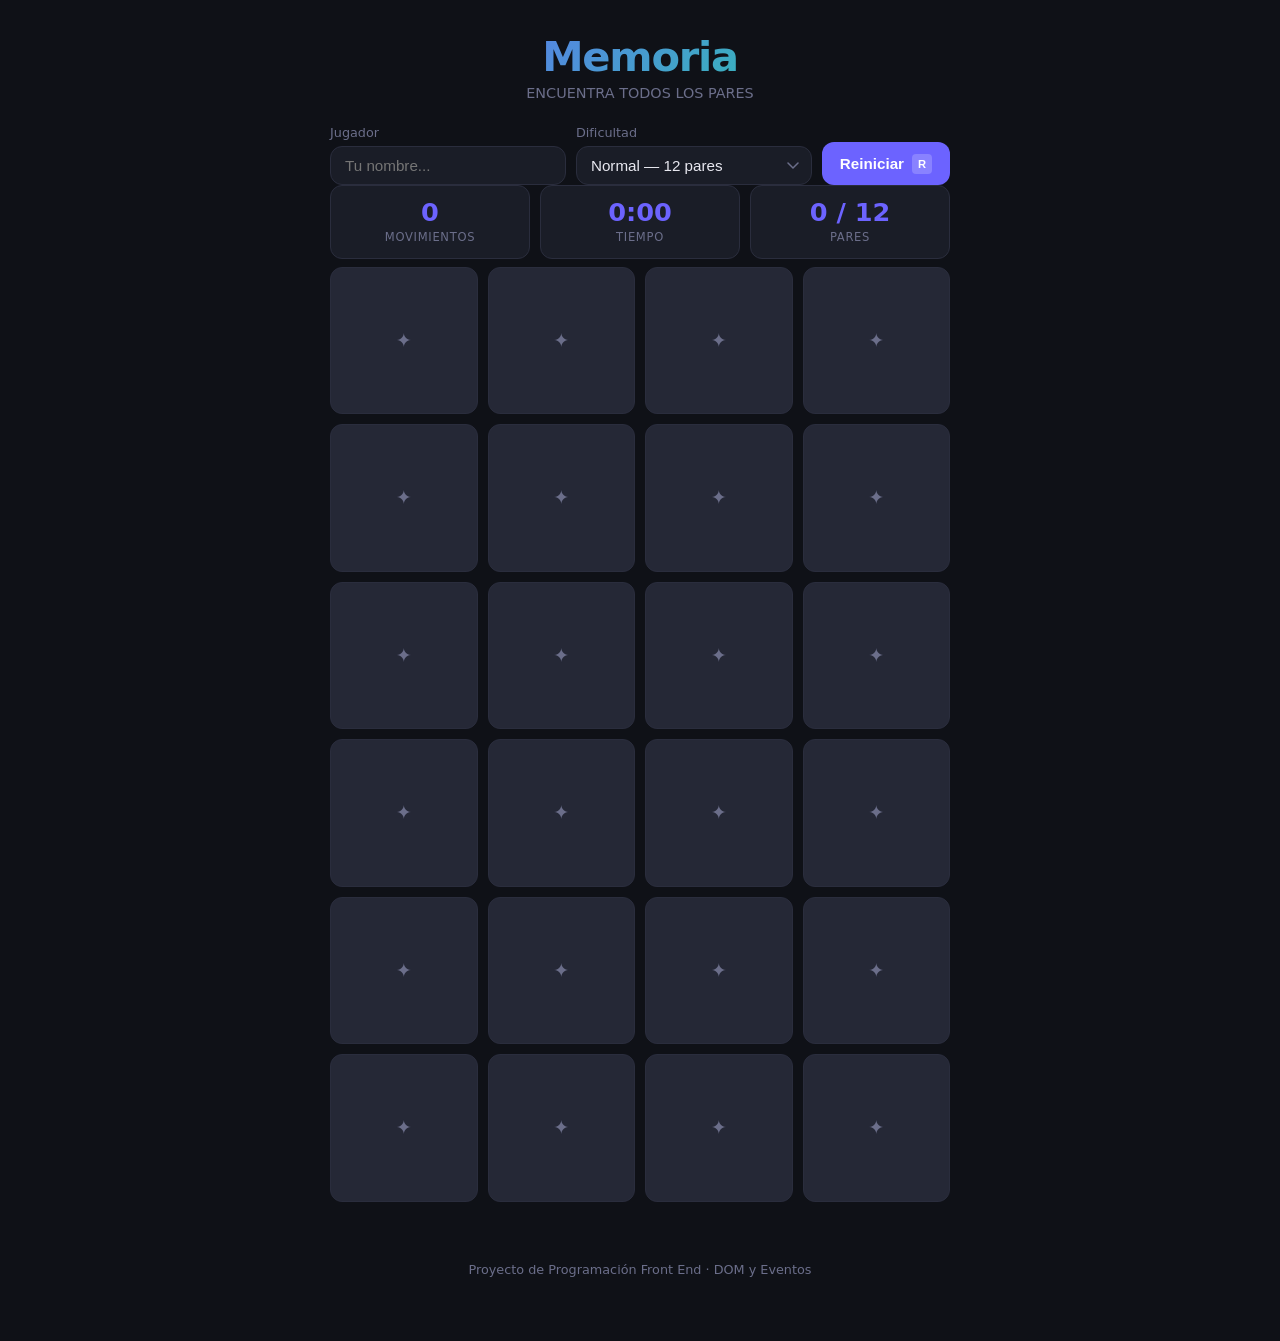
==== index.html @ 94c9ebb3 "Creación de app" ====
<!DOCTYPE html>
<html lang="es">
<head>
  <meta charset="UTF-8">
  <meta name="viewport" content="width=device-width, initial-scale=1.0">
  <title>Memoria - Evaluación Front End</title>
  <link rel="stylesheet" href="styles.css">
</head>
<body>

  <div class="contenedor">
    <header class="cabecera">
      <h1>Memoria</h1>
      <p class="subtitulo">Encuentra todos los pares</p>
    </header>

    <main class="contenedor-principal">
      <section class="controles" aria-label="Controles del juego">
        <div class="grupo-control">
          <label for="nombre" class="label-control">Jugador</label>
          <input type="text" id="nombre" placeholder="Tu nombre..." autocomplete="off">
        </div>

        <div class="grupo-control">
          <label for="dificultad" class="label-control">Dificultad</label>
          <select id="dificultad">
            <option value="4">Muy Fácil — 4 pares</option>
            <option value="8">Fácil — 8 pares</option>
            <option value="12" selected>Normal — 12 pares</option>
            <option value="16">Difícil — 16 pares</option>
          </select>
        </div>
        
        <button id="btn-reiniciar">Reiniciar <span class="atajo">R</span></button>
      </section>

      <section class="marcador" aria-label="Estadísticas">
        <div class="stat">
          <span class="stat-valor" id="display-movimientos">0</span>
          <span class="stat-etiqueta">Movimientos</span>
        </div>
        <div class="stat">
          <span class="stat-valor" id="display-tiempo">0:00</span>
          <span class="stat-etiqueta">Tiempo</span>
        </div>
        <div class="stat">
          <span class="stat-valor" id="display-pares">0</span>
          <span class="stat-etiqueta">Pares</span>
        </div>
      </section>

      <section id="tablero" role="grid" aria-label="Tablero de memoria"></section>

      <div id="mensaje-victoria" class="mensaje-victoria oculto" role="alert" aria-live="polite"></div>

      <section class="record-zona">
        <span id="display-record"></span>
      </section>
    </main>

    <footer class="pie-pagina">
      <p>Proyecto de Programación Front End · DOM y Eventos</p>
    </footer>
  </div>

  <script src="app.js"></script>
</body>
</html>
---- styles.css ----
/* =============================================
   TOKENS Y BASE
   ============================================= */
:root {
  --fondo: #0f1117;
  --superficie: #1a1d27;
  --borde: #2a2d3d;
  --acento: #6c63ff;
  --acento-hover: #8a83ff;
  --par-ok: #22d3a0;
  --par-ok-fondo: #0d3329;
  --texto: #e8e8f0;
  --texto-tenue: #6b6e8a;
  --carta-dorso: #252836;
  --carta-dorso-hover: #2e3247;
  --radio: 12px;
  --transicion: 0.35s cubic-bezier(0.4, 0, 0.2, 1);
}

*, *::before, *::after { box-sizing: border-box; margin: 0; padding: 0; }

body {
  background: var(--fondo);
  color: var(--texto);
  font-family: 'Segoe UI', system-ui, sans-serif;
  min-height: 100dvh;
  display: flex;
  align-items: flex-start;
  justify-content: center;
  padding: 32px 16px 64px;
}

.contenedor { width: 100%; max-width: 620px; display: flex; flex-direction: column; gap: 24px; }

/* =============================================
   HEADER Y FOOTER
   ============================================= */
.cabecera { text-align: center; }
.cabecera h1 {
  font-size: clamp(1.8rem, 5vw, 2.6rem); font-weight: 800; letter-spacing: -0.03em;
  background: linear-gradient(135deg, var(--acento) 0%, var(--par-ok) 100%);
  -webkit-background-clip: text; -webkit-text-fill-color: transparent; background-clip: text;
}
.subtitulo { color: var(--texto-tenue); font-size: 0.9rem; margin-top: 4px; text-transform: uppercase; }
.pie-pagina { text-align: center; color: var(--texto-tenue); font-size: 0.8rem; margin-top: 20px; }

/* =============================================
   CONTROLES
   ============================================= */
.controles { display: flex; align-items: flex-end; gap: 10px; flex-wrap: wrap; }
.grupo-control { display: flex; flex-direction: column; gap: 6px; flex: 1; min-width: 120px; }
.label-control { font-size: 0.8rem; color: var(--texto-tenue); }

input, select {
  width: 100%; padding: 10px 14px; background: var(--superficie);
  border: 1px solid var(--borde); border-radius: var(--radio);
  color: var(--texto); font-size: 0.95rem; outline: none; transition: border-color var(--transicion);
}
input:focus, select:focus { border-color: var(--acento); }
select {
  cursor: pointer; appearance: none; padding-right: 36px;
  background-image: url("data:image/svg+xml,%3Csvg xmlns='http://www.w3.org/2000/svg' width='12' height='8' viewBox='0 0 12 8'%3E%3Cpath d='M1 1l5 5 5-5' stroke='%236b6e8a' stroke-width='1.5' fill='none' stroke-linecap='round'/%3E%3C/svg%3E");
  background-repeat: no-repeat; background-position: right 12px center;
}

button {
  padding: 10px 18px; height: 43px; background: var(--acento); color: #fff;
  border: none; border-radius: var(--radio); font-size: 0.95rem; font-weight: 600;
  cursor: pointer; display: flex; align-items: center; gap: 8px; white-space: nowrap;
  transition: background var(--transicion), transform 0.1s;
}
button:hover { background: var(--acento-hover); }
button:active { transform: scale(0.97); }
.atajo {
  display: inline-flex; align-items: center; justify-content: center;
  width: 20px; height: 20px; border-radius: 4px; background: rgba(255,255,255,0.2); font-size: 0.7rem; font-weight: 700;
}

/* =============================================
   MARCADOR Y TABLERO
   ============================================= */
.marcador { display: flex; gap: 10px; margin-bottom: 8px; }
.stat {
  flex: 1; background: var(--superficie); border: 1px solid var(--borde);
  border-radius: var(--radio); padding: 14px 12px; text-align: center;
  display: flex; flex-direction: column; gap: 4px;
}
.stat-valor { font-size: 1.6rem; font-weight: 700; font-variant-numeric: tabular-nums; color: var(--acento); line-height: 1; }
.stat-etiqueta { font-size: 0.72rem; color: var(--texto-tenue); text-transform: uppercase; letter-spacing: 0.06em; }

#tablero {
  display: grid; gap: 10px;
  grid-template-columns: repeat(var(--columnas, 4), 1fr);
}

/* =============================================
   CARTA 3D
   ============================================= */
.carta { aspect-ratio: 1; perspective: 600px; cursor: pointer; }
.carta-inner {
  width: 100%; height: 100%; position: relative; transform-style: preserve-3d;
  transition: transform var(--transicion); border-radius: var(--radio);
}
.carta.volteada .carta-inner, .carta.encontrada .carta-inner { transform: rotateY(180deg); }

.carta-frente, .carta-dorso {
  position: absolute; inset: 0; border-radius: var(--radio); display: flex;
  align-items: center; justify-content: center; font-size: clamp(1.4rem, 4vw, 2rem);
  backface-visibility: hidden; -webkit-backface-visibility: hidden;
}
.carta-dorso { background: var(--carta-dorso); border: 1px solid var(--borde); color: var(--texto-tenue); font-size: 1.2rem; transition: background var(--transicion); }
.carta:not(.volteada):not(.encontrada):hover .carta-dorso { background: var(--carta-dorso-hover); border-color: var(--acento); }
.carta-frente { background: var(--superficie); border: 1px solid var(--borde); transform: rotateY(180deg); }
.carta.encontrada .carta-frente { background: var(--par-ok-fondo); border-color: var(--par-ok); color: var(--par-ok); }
.carta.encontrada { cursor: default; }

/* =============================================
   MENSAJES Y RESPONSIVE
   ============================================= */
.mensaje-victoria {
  background: linear-gradient(135deg, #1a1d27 0%, #0d3329 100%);
  border: 1px solid var(--par-ok); border-radius: var(--radio); padding: 28px 24px;
  text-align: center; animation: aparecer 0.4s ease; margin-top: 10px;
}
.mensaje-victoria.oculto { display: none; }
.titulo-victoria { font-size: 1.6rem; font-weight: 800; color: var(--par-ok); margin-bottom: 8px; }
.detalle-victoria { color: var(--texto-tenue); font-size: 0.9rem; }
.record-zona { text-align: center; font-size: 0.85rem; color: var(--texto-tenue); min-height: 1.2em; }

@keyframes aparecer { from { opacity: 0; transform: translateY(10px); } to { opacity: 1; transform: translateY(0); } }
@media (max-width: 480px) { .controles { flex-direction: column; align-items: stretch; } .grupo-control { min-width: 100%; } }
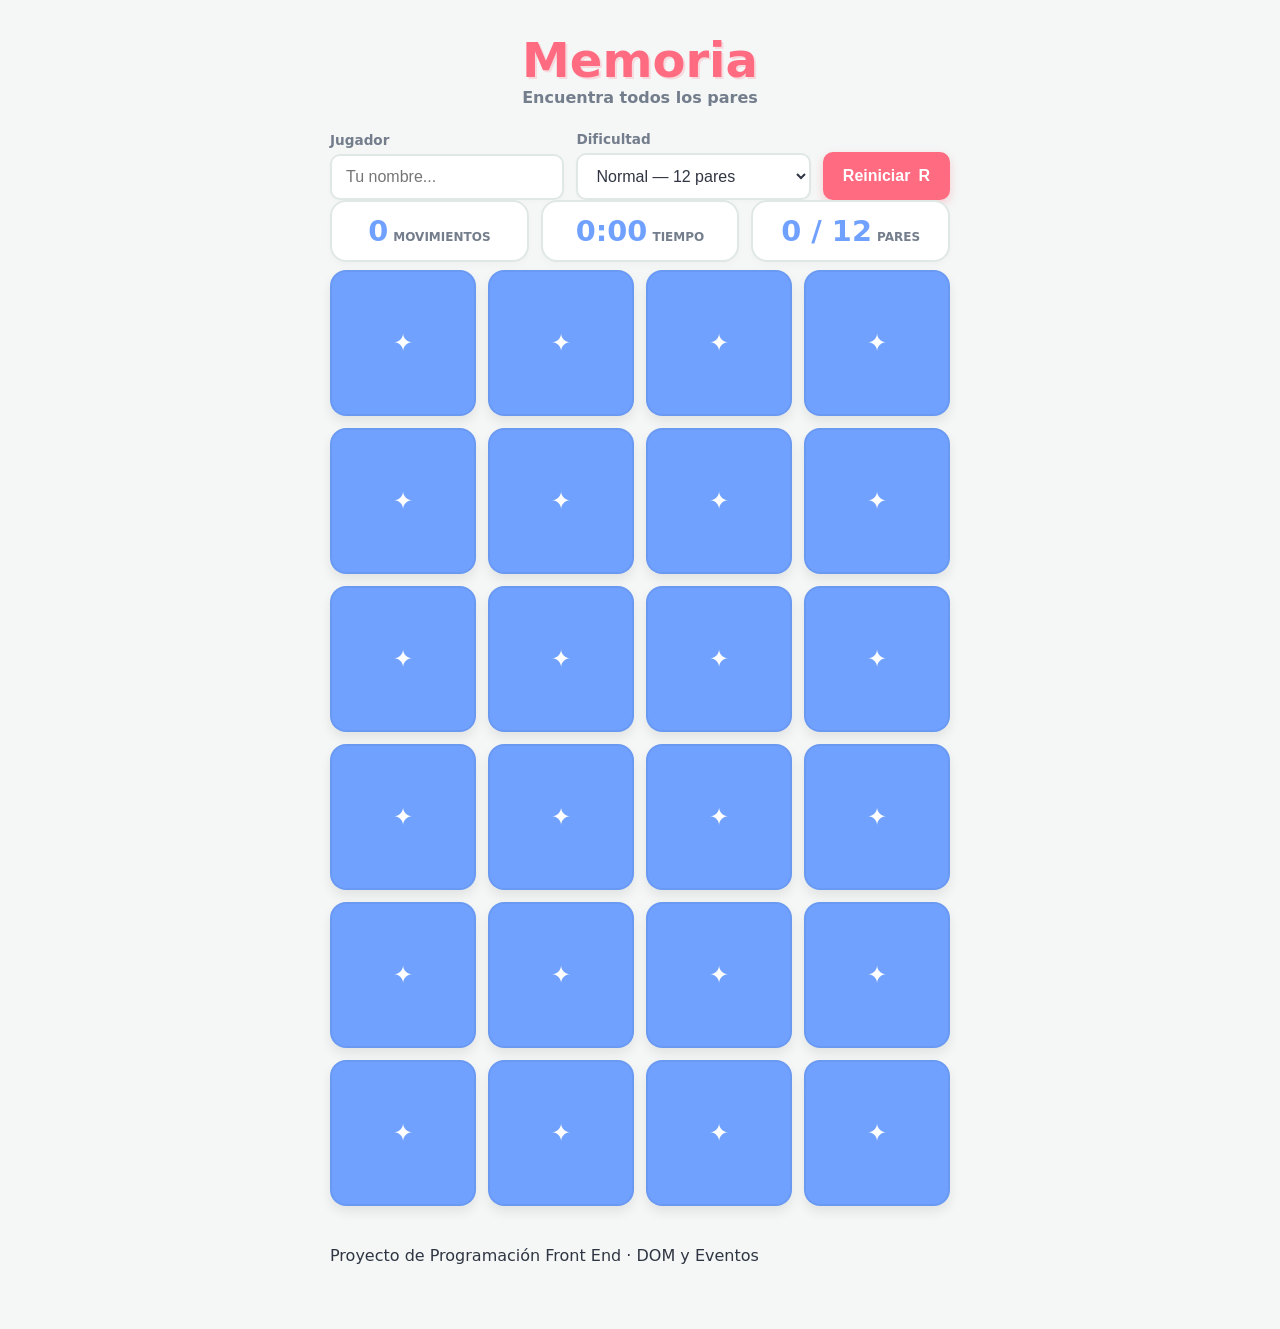
==== commit eebd9d47: "Actualización de diseño/seguridad app" ====
--- a/index.html
+++ b/index.html
@@ -51,8 +51,10 @@
 
       <section id="tablero" role="grid" aria-label="Tablero de memoria"></section>
 
-      <div id="mensaje-victoria" class="mensaje-victoria oculto" role="alert" aria-live="polite"></div>
-
+        <div id="overlay-victoria" class="overlay-victoria" role="dialog" aria-modal="true">
+            <div id="mensaje-victoria" class="mensaje-victoria">
+            </div>
+        </div>
       <section class="record-zona">
         <span id="display-record"></span>
       </section>
--- a/styles.css
+++ b/styles.css
@@ -1,20 +1,17 @@
-/* =============================================
-   TOKENS Y BASE
-   ============================================= */
 :root {
-  --fondo: #0f1117;
-  --superficie: #1a1d27;
-  --borde: #2a2d3d;
-  --acento: #6c63ff;
-  --acento-hover: #8a83ff;
-  --par-ok: #22d3a0;
-  --par-ok-fondo: #0d3329;
-  --texto: #e8e8f0;
-  --texto-tenue: #6b6e8a;
-  --carta-dorso: #252836;
-  --carta-dorso-hover: #2e3247;
-  --radio: 12px;
-  --transicion: 0.35s cubic-bezier(0.4, 0, 0.2, 1);
+  --fondo: #f4f7f6;         /* Gris muy suave/azulado para el fondo */
+  --superficie: #ffffff;    /* Blanco puro para los paneles */
+  --borde: #e0e8e6;
+  --acento: #ff6b81;        /* Rosa sandía vibrante */
+  --acento-hover: #ff4757;
+  --par-ok: #2ed573;        /* Verde menta alegre */
+  --par-ok-fondo: #e8fcf0;
+  --texto: #2f3542;         /* Gris oscuro para buena lectura */
+  --texto-tenue: #747d8c;
+  --carta-dorso: #70a1ff;   /* Azul cielo para el reverso */
+  --carta-dorso-hover: #5352ed;
+  --radio: 16px;            /* Bordes más redondeados y amigables */
+  --transicion: 0.3s cubic-bezier(0.175, 0.885, 0.32, 1.275); /* Transición con rebote */
 }
 
 *, *::before, *::after { box-sizing: border-box; margin: 0; padding: 0; }
@@ -22,7 +19,8 @@
 body {
   background: var(--fondo);
   color: var(--texto);
-  font-family: 'Segoe UI', system-ui, sans-serif;
+  /* Tipografías amigables y redondeadas nativas */
+  font-family: 'Nunito', 'Segoe UI', system-ui, sans-serif;
   min-height: 100dvh;
   display: flex;
   align-items: flex-start;
@@ -33,99 +31,118 @@
 .contenedor { width: 100%; max-width: 620px; display: flex; flex-direction: column; gap: 24px; }
 
 /* =============================================
-   HEADER Y FOOTER
+   HEADER Y CONTROLES
    ============================================= */
 .cabecera { text-align: center; }
 .cabecera h1 {
-  font-size: clamp(1.8rem, 5vw, 2.6rem); font-weight: 800; letter-spacing: -0.03em;
-  background: linear-gradient(135deg, var(--acento) 0%, var(--par-ok) 100%);
-  -webkit-background-clip: text; -webkit-text-fill-color: transparent; background-clip: text;
+  font-size: clamp(2rem, 6vw, 3rem); font-weight: 800;
+  color: var(--acento);
+  text-shadow: 2px 2px 0px rgba(255, 107, 129, 0.2);
 }
-.subtitulo { color: var(--texto-tenue); font-size: 0.9rem; margin-top: 4px; text-transform: uppercase; }
-.pie-pagina { text-align: center; color: var(--texto-tenue); font-size: 0.8rem; margin-top: 20px; }
+.subtitulo { color: var(--texto-tenue); font-size: 1rem; font-weight: 600; }
+
+.controles { display: flex; align-items: flex-end; gap: 12px; flex-wrap: wrap; }
+.grupo-control { display: flex; flex-direction: column; gap: 6px; flex: 1; min-width: 120px; }
+.label-control { font-size: 0.85rem; font-weight: bold; color: var(--texto-tenue); }
+
+input, select {
+  width: 100%; padding: 12px 14px; background: var(--superficie);
+  border: 2px solid var(--borde); border-radius: 10px;
+  color: var(--texto); font-size: 1rem; font-weight: 500; outline: none; 
+  transition: border-color 0.2s;
+  box-shadow: 0 2px 5px rgba(0,0,0,0.02);
+}
+input:focus, select:focus { border-color: var(--acento); }
+
+button {
+  padding: 12px 20px; height: 48px; background: var(--acento); color: #fff;
+  border: none; border-radius: 10px; font-size: 1rem; font-weight: bold;
+  cursor: pointer; display: flex; align-items: center; gap: 8px; 
+  box-shadow: 0 4px 10px rgba(255, 107, 129, 0.3);
+  transition: transform 0.1s, background 0.2s;
+}
+button:hover { background: var(--acento-hover); transform: translateY(-2px); }
+button:active { transform: scale(0.95); }
 
 /* =============================================
-   CONTROLES
+   MARCADOR (Stats)
    ============================================= */
-.controles { display: flex; align-items: flex-end; gap: 10px; flex-wrap: wrap; }
-.grupo-control { display: flex; flex-direction: column; gap: 6px; flex: 1; min-width: 120px; }
-.label-control { font-size: 0.8rem; color: var(--texto-tenue); }
-
-input, select {
-  width: 100%; padding: 10px 14px; background: var(--superficie);
-  border: 1px solid var(--borde); border-radius: var(--radio);
-  color: var(--texto); font-size: 0.95rem; outline: none; transition: border-color var(--transicion);
+.marcador { display: flex; gap: 12px; margin-bottom: 8px; }
+.stat {
+  flex: 1; background: var(--superficie); border: 2px solid var(--borde);
+  border-radius: var(--radio); padding: 12px; text-align: center;
+  box-shadow: 0 4px 6px rgba(0,0,0,0.02);
 }
-input:focus, select:focus { border-color: var(--acento); }
-select {
-  cursor: pointer; appearance: none; padding-right: 36px;
-  background-image: url("data:image/svg+xml,%3Csvg xmlns='http://www.w3.org/2000/svg' width='12' height='8' viewBox='0 0 12 8'%3E%3Cpath d='M1 1l5 5 5-5' stroke='%236b6e8a' stroke-width='1.5' fill='none' stroke-linecap='round'/%3E%3C/svg%3E");
-  background-repeat: no-repeat; background-position: right 12px center;
-}
-
-button {
-  padding: 10px 18px; height: 43px; background: var(--acento); color: #fff;
-  border: none; border-radius: var(--radio); font-size: 0.95rem; font-weight: 600;
-  cursor: pointer; display: flex; align-items: center; gap: 8px; white-space: nowrap;
-  transition: background var(--transicion), transform 0.1s;
-}
-button:hover { background: var(--acento-hover); }
-button:active { transform: scale(0.97); }
-.atajo {
-  display: inline-flex; align-items: center; justify-content: center;
-  width: 20px; height: 20px; border-radius: 4px; background: rgba(255,255,255,0.2); font-size: 0.7rem; font-weight: 700;
-}
+.stat-valor { font-size: 1.8rem; font-weight: 800; color: var(--carta-dorso); }
+.stat-etiqueta { font-size: 0.75rem; font-weight: bold; color: var(--texto-tenue); text-transform: uppercase; }
 
 /* =============================================
-   MARCADOR Y TABLERO
+   TABLERO Y CARTAS
    ============================================= */
-.marcador { display: flex; gap: 10px; margin-bottom: 8px; }
-.stat {
-  flex: 1; background: var(--superficie); border: 1px solid var(--borde);
-  border-radius: var(--radio); padding: 14px 12px; text-align: center;
-  display: flex; flex-direction: column; gap: 4px;
-}
-.stat-valor { font-size: 1.6rem; font-weight: 700; font-variant-numeric: tabular-nums; color: var(--acento); line-height: 1; }
-.stat-etiqueta { font-size: 0.72rem; color: var(--texto-tenue); text-transform: uppercase; letter-spacing: 0.06em; }
-
 #tablero {
-  display: grid; gap: 10px;
+  display: grid; gap: 12px;
   grid-template-columns: repeat(var(--columnas, 4), 1fr);
 }
 
-/* =============================================
-   CARTA 3D
-   ============================================= */
-.carta { aspect-ratio: 1; perspective: 600px; cursor: pointer; }
+.carta { aspect-ratio: 1; perspective: 800px; cursor: pointer; }
 .carta-inner {
   width: 100%; height: 100%; position: relative; transform-style: preserve-3d;
   transition: transform var(--transicion); border-radius: var(--radio);
+  box-shadow: 0 6px 12px rgba(0,0,0,0.08);
 }
 .carta.volteada .carta-inner, .carta.encontrada .carta-inner { transform: rotateY(180deg); }
 
 .carta-frente, .carta-dorso {
   position: absolute; inset: 0; border-radius: var(--radio); display: flex;
-  align-items: center; justify-content: center; font-size: clamp(1.4rem, 4vw, 2rem);
+  align-items: center; justify-content: center; font-size: clamp(1.8rem, 5vw, 2.5rem);
   backface-visibility: hidden; -webkit-backface-visibility: hidden;
 }
-.carta-dorso { background: var(--carta-dorso); border: 1px solid var(--borde); color: var(--texto-tenue); font-size: 1.2rem; transition: background var(--transicion); }
-.carta:not(.volteada):not(.encontrada):hover .carta-dorso { background: var(--carta-dorso-hover); border-color: var(--acento); }
-.carta-frente { background: var(--superficie); border: 1px solid var(--borde); transform: rotateY(180deg); }
-.carta.encontrada .carta-frente { background: var(--par-ok-fondo); border-color: var(--par-ok); color: var(--par-ok); }
+
+.carta-dorso { 
+  background: var(--carta-dorso); border: 2px solid rgba(0,0,0,0.05); 
+  color: white; font-size: 1.5rem; transition: background 0.2s; 
+}
+.carta:not(.volteada):not(.encontrada):hover .carta-dorso { background: var(--carta-dorso-hover); }
+
+.carta-frente { background: var(--superficie); border: 2px solid var(--borde); transform: rotateY(180deg); }
+.carta.encontrada .carta-frente { 
+  background: var(--par-ok-fondo); border-color: var(--par-ok); 
+  box-shadow: 0 0 15px rgba(46, 213, 115, 0.4); /* Resplandor verde */
+}
 .carta.encontrada { cursor: default; }
 
 /* =============================================
-   MENSAJES Y RESPONSIVE
+   MODAL DE VICTORIA (CELEBRACIÓN CSS)
    ============================================= */
+.overlay-victoria {
+  position: fixed; inset: 0; background: rgba(244, 247, 246, 0.85); backdrop-filter: blur(5px);
+  display: flex; align-items: center; justify-content: center; z-index: 9998;
+  opacity: 0; pointer-events: none; transition: opacity 0.3s;
+}
+
+.overlay-victoria.visible { opacity: 1; pointer-events: auto; }
+
 .mensaje-victoria {
-  background: linear-gradient(135deg, #1a1d27 0%, #0d3329 100%);
-  border: 1px solid var(--par-ok); border-radius: var(--radio); padding: 28px 24px;
-  text-align: center; animation: aparecer 0.4s ease; margin-top: 10px;
+  background: #ffffff; border: 4px solid var(--par-ok); border-radius: 24px; 
+  padding: 40px; text-align: center; max-width: 400px;
+  box-shadow: 0 20px 50px rgba(46, 213, 115, 0.2);
+  transform: scale(0.5); opacity: 0;
 }
-.mensaje-victoria.oculto { display: none; }
-.titulo-victoria { font-size: 1.6rem; font-weight: 800; color: var(--par-ok); margin-bottom: 8px; }
-.detalle-victoria { color: var(--texto-tenue); font-size: 0.9rem; }
-.record-zona { text-align: center; font-size: 0.85rem; color: var(--texto-tenue); min-height: 1.2em; }
 
-@keyframes aparecer { from { opacity: 0; transform: translateY(10px); } to { opacity: 1; transform: translateY(0); } }
+/* Animación de celebración TADA */
+.overlay-victoria.visible .mensaje-victoria {
+  animation: reboteCelebracion 0.6s cubic-bezier(0.175, 0.885, 0.32, 1.275) forwards;
+}
+
+@keyframes reboteCelebracion {
+  0% { transform: scale(0.5); opacity: 0; }
+  70% { transform: scale(1.05); opacity: 1; }
+  100% { transform: scale(1); opacity: 1; }
+}
+
+.titulo-victoria { font-size: 2rem; font-weight: 800; color: var(--acento); margin-bottom: 12px; }
+.detalle-victoria { color: var(--texto); font-size: 1.1rem; line-height: 1.5; font-weight: 600; }
+.record-zona { text-align: center; font-size: 0.95rem; font-weight: bold; color: var(--carta-dorso); margin-top: 16px; }
+
+/* Responsive */
 @media (max-width: 480px) { .controles { flex-direction: column; align-items: stretch; } .grupo-control { min-width: 100%; } }
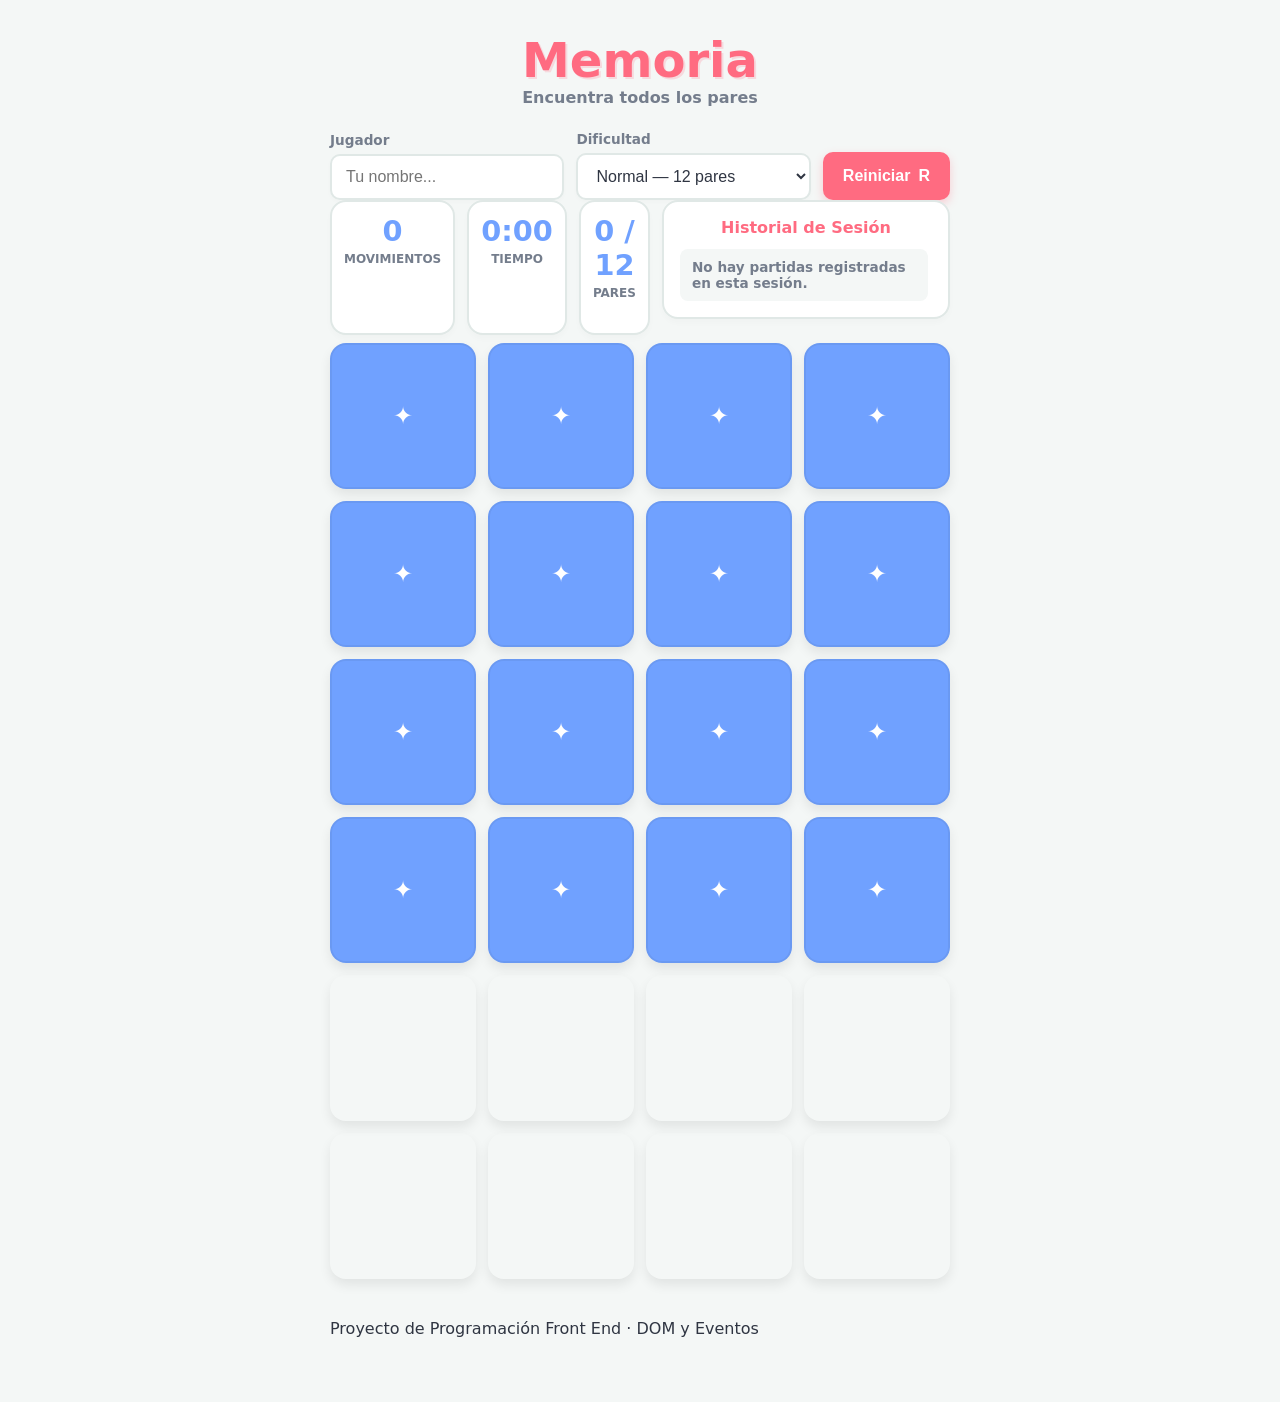
==== commit 1b591557: "Se actualiza el historial de jugadas previo a reinicio" ====
--- a/index.html
+++ b/index.html
@@ -47,6 +47,11 @@
           <span class="stat-valor" id="display-pares">0</span>
           <span class="stat-etiqueta">Pares</span>
         </div>
+        <section class="historial-zona" aria-label="Historial de partidas de la sesión">
+        <h3>Historial de Sesión</h3>
+        <ul id="lista-historial">
+          </ul>
+      </section>
       </section>
 
       <section id="tablero" role="grid" aria-label="Tablero de memoria"></section>
--- a/styles.css
+++ b/styles.css
@@ -133,6 +133,51 @@
 .overlay-victoria.visible .mensaje-victoria {
   animation: reboteCelebracion 0.6s cubic-bezier(0.175, 0.885, 0.32, 1.275) forwards;
 }
+/* =============================================
+   HISTORIAL DE SESIÓN
+   ============================================= */
+.historial-zona {
+  background: var(--superficie);
+  border: 2px solid var(--borde);
+  border-radius: var(--radio);
+  padding: 16px;
+  margin-bottom: 16px;
+  box-shadow: 0 4px 6px rgba(0,0,0,0.02);
+}
+
+.historial-zona h3 {
+  font-size: 1rem;
+  color: var(--acento);
+  margin-bottom: 12px;
+  text-align: center;
+}
+
+#lista-historial {
+  list-style: none;
+  display: flex;
+  flex-direction: column;
+  gap: 8px;
+  max-height: 140px; /* Permite scroll si hay muchas partidas */
+  overflow-y: auto;
+  padding-right: 4px;
+}
+
+#lista-historial li {
+  font-size: 0.85rem;
+  font-weight: 600;
+  padding: 10px 12px;
+  background: var(--fondo);
+  border-radius: 8px;
+  color: var(--texto);
+  display: flex;
+  justify-content: space-between;
+  align-items: center;
+}
+
+/* Scrollbar personalizado para el historial */
+#lista-historial::-webkit-scrollbar { width: 6px; }
+#lista-historial::-webkit-scrollbar-track { background: var(--fondo); border-radius: 8px; }
+#lista-historial::-webkit-scrollbar-thumb { background: var(--borde); border-radius: 8px; }
 
 @keyframes reboteCelebracion {
   0% { transform: scale(0.5); opacity: 0; }
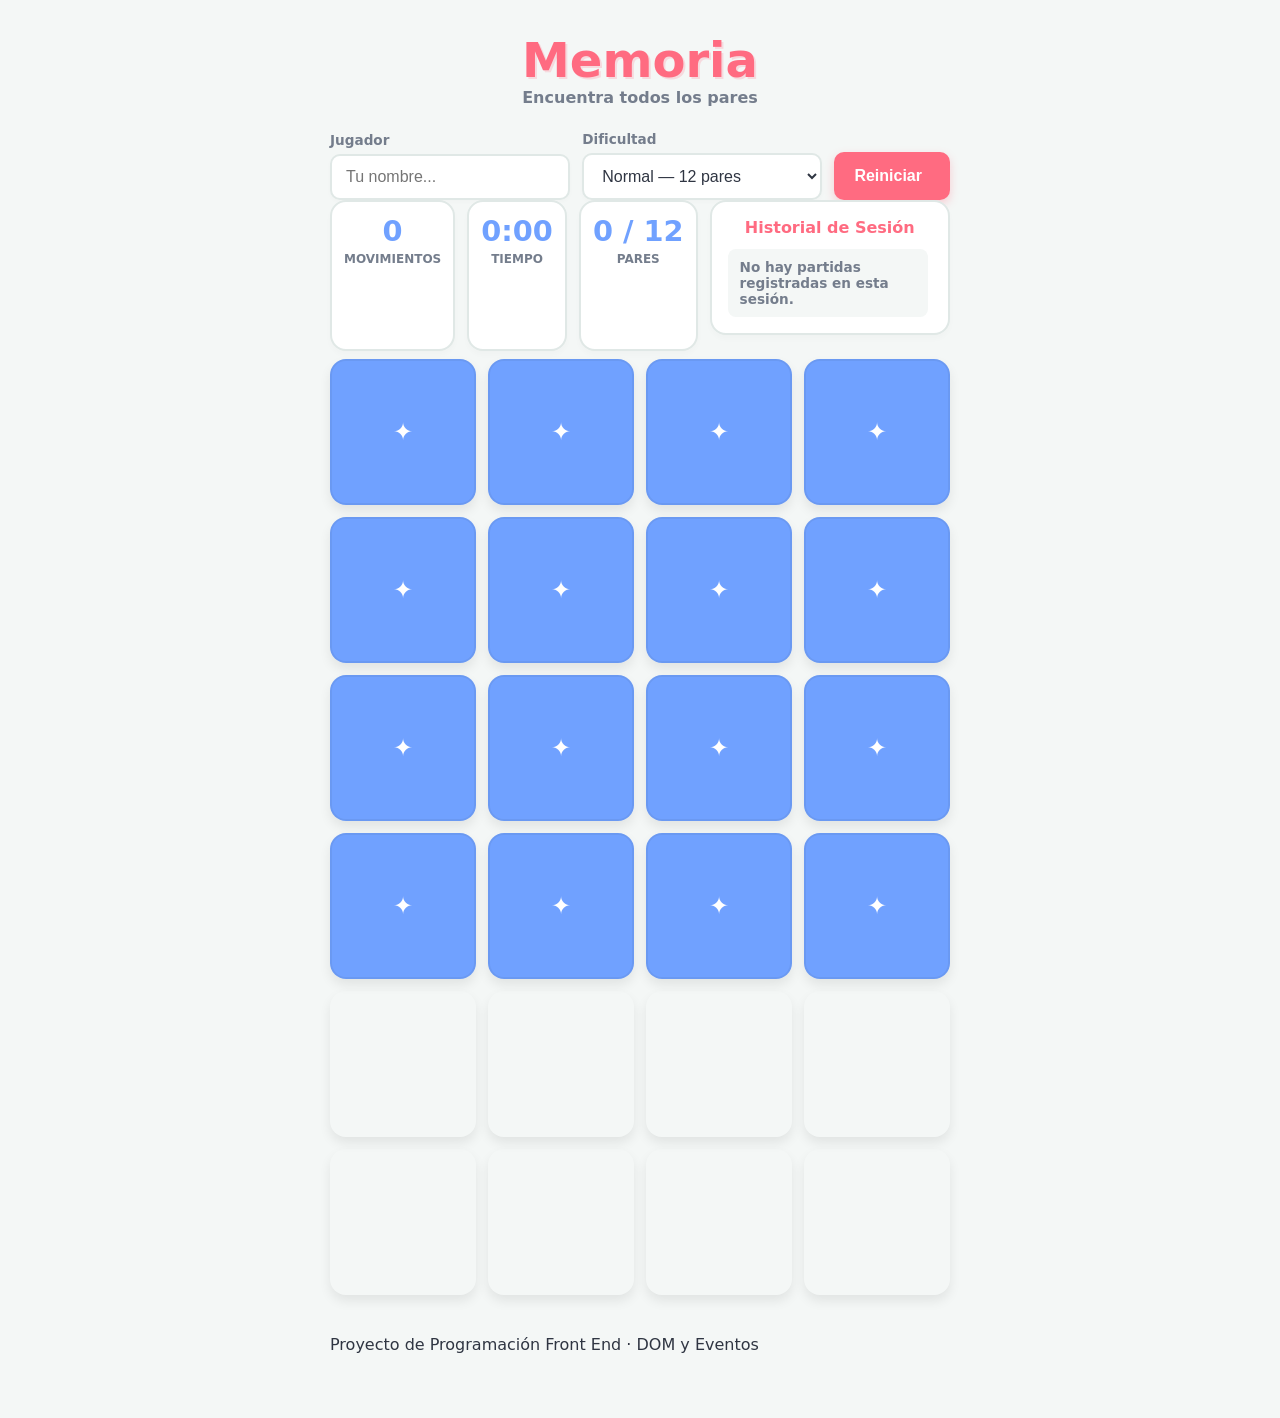
==== commit 52b92aa7: "Se actualiza UI" ====
--- a/index.html
+++ b/index.html
@@ -31,7 +31,7 @@
           </select>
         </div>
         
-        <button id="btn-reiniciar">Reiniciar <span class="atajo">R</span></button>
+        <button id="btn-reiniciar">Reiniciar<span class="atajo"></span></button>
       </section>
 
       <section class="marcador" aria-label="Estadísticas">
--- a/styles.css
+++ b/styles.css
@@ -73,7 +73,12 @@
   border-radius: var(--radio); padding: 12px; text-align: center;
   box-shadow: 0 4px 6px rgba(0,0,0,0.02);
 }
-.stat-valor { font-size: 1.8rem; font-weight: 800; color: var(--carta-dorso); }
+.stat-valor { 
+  font-size: 1.8rem; 
+  font-weight: 800; 
+  color: var(--carta-dorso); 
+  white-space: nowrap; /* FIX: Obliga a que el texto se mantenga en una sola línea */
+}
 .stat-etiqueta { font-size: 0.75rem; font-weight: bold; color: var(--texto-tenue); text-transform: uppercase; }
 
 /* =============================================
